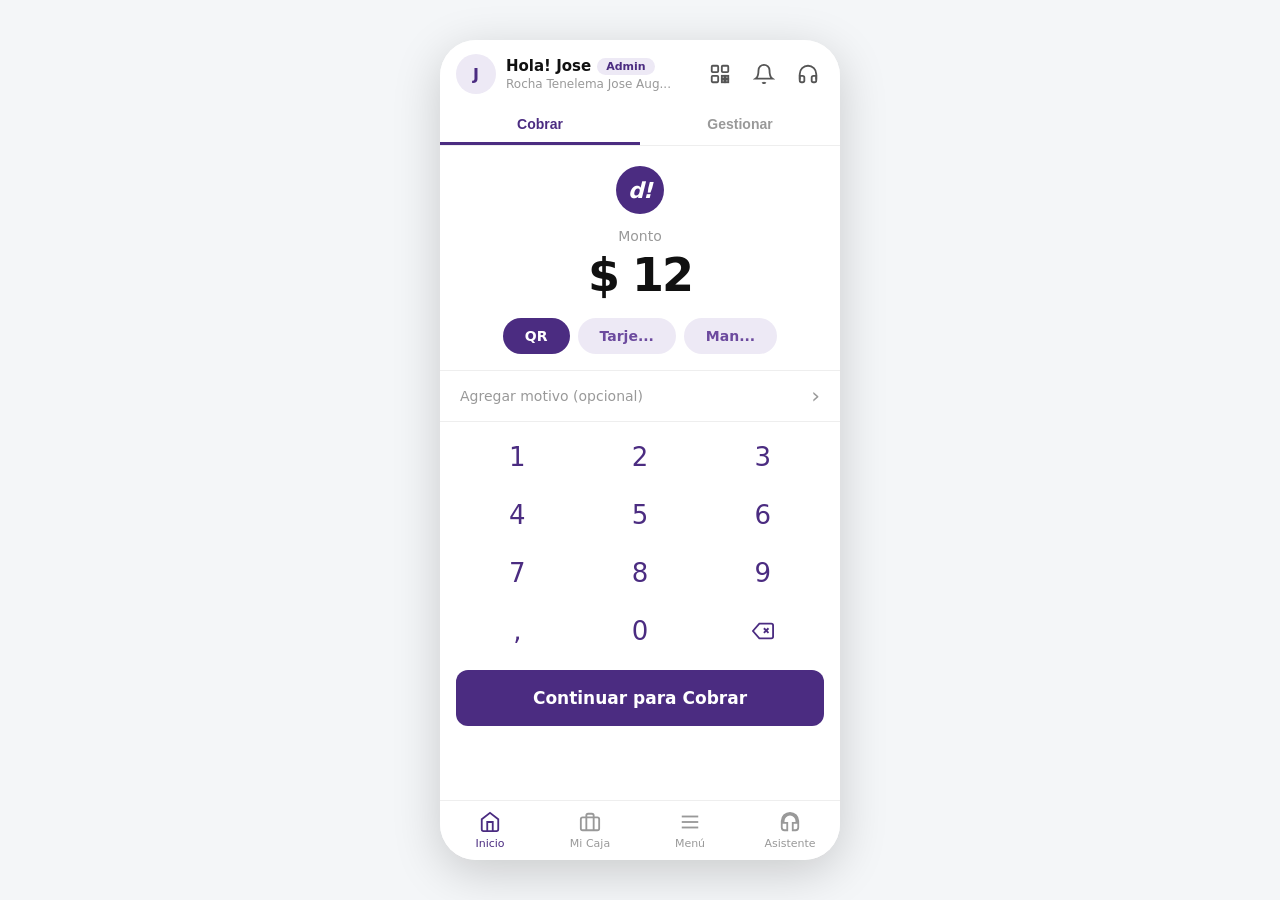
==== index.html @ 21cfc322 "Primeros diseños" ====
<!DOCTYPE html>
<html lang="es">
<head>
  <meta charset="UTF-8" />
  <meta name="viewport" content="width=device-width, initial-scale=1.0" />
  <title>Deuna Negocios – Inicio</title>
  <link rel="stylesheet" href="css/layout.css" />
  <link rel="stylesheet" href="css/components.css" />
  <link rel="stylesheet" href="css/styles.css" />
  <script src="js/app.js" defer></script>
</head>
<body>

  <div class="page-wrapper">
    <div class="phone-container">

      <!-- ===== HEADER ===== -->
      <header class="app-header">
        <div class="header-top">

          <div class="user-info">
            <div class="avatar">J</div>
            <div class="user-text">
              <div class="user-name">
                Hola! Jose
                <span class="badge-admin">Admin</span>
              </div>
              <div class="user-sub">Rocha Tenelema Jose Aug...</div>
            </div>
          </div>

          <div class="header-actions">
            <button class="icon-btn" title="Escanear QR">
              <svg width="22" height="22" viewBox="0 0 24 24" fill="none"
                   stroke="currentColor" stroke-width="2">
                <rect x="3" y="3" width="7" height="7" rx="1"/>
                <rect x="14" y="3" width="7" height="7" rx="1"/>
                <rect x="3" y="14" width="7" height="7" rx="1"/>
                <rect x="14" y="14" width="3" height="3"/>
                <rect x="18" y="14" width="3" height="3"/>
                <rect x="14" y="18" width="3" height="3"/>
                <rect x="18" y="18" width="3" height="3"/>
              </svg>
            </button>
            <button class="icon-btn" title="Notificaciones">
              <svg width="22" height="22" viewBox="0 0 24 24" fill="none"
                   stroke="currentColor" stroke-width="2">
                <path d="M18 8A6 6 0 0 0 6 8c0 7-3 9-3 9h18s-3-2-3-9"/>
                <path d="M13.73 21a2 2 0 0 1-3.46 0"/>
              </svg>
            </button>
            <button class="icon-btn" title="Soporte">
              <svg width="22" height="22" viewBox="0 0 24 24" fill="none"
                   stroke="currentColor" stroke-width="2">
                <path d="M3 18v-6a9 9 0 0 1 18 0v6"/>
                <path d="M21 19a2 2 0 0 1-2 2h-1a2 2 0 0 1-2-2v-3a2 2 0 0 1 2-2h3z"/>
                <path d="M3 19a2 2 0 0 0 2 2h1a2 2 0 0 0 2-2v-3a2 2 0 0 0-2-2H3z"/>
              </svg>
            </button>
          </div>
        </div>

        <!-- Pestañas: solo existen en esta pantalla -->
        <nav class="tab-nav">
          <button class="tab active" id="tab-cobrar"
                  onclick="switchTab('cobrar')">Cobrar</button>
          <button class="tab" id="tab-gestionar"
                  onclick="switchTab('gestionar')">Gestionar</button>
        </nav>
      </header>
      <!-- /HEADER -->


      <!-- ===== CONTENIDO ===== -->
      <main class="content-area">

        <!-- ─── VISTA: COBRAR ─── -->
        <section id="view-cobrar" class="view active">

          <div class="logo-area">
            <div class="d-logo">d!</div>
          </div>

          <div class="monto-area">
            <p class="monto-label">Monto</p>
            <p class="monto-valor" id="monto-display">$ 12</p>
          </div>

          <div class="tipo-cobro">
            <button class="tipo-btn active" onclick="selectTipo(this)">QR</button>
            <button class="tipo-btn" onclick="selectTipo(this)">Tarje...</button>
            <button class="tipo-btn" onclick="selectTipo(this)">Man...</button>
          </div>

          <div class="motivo-row">
            <span>Agregar motivo (opcional)</span>
            <span class="chevron">&#8250;</span>
          </div>

          <div class="keypad">
            <button class="key" onclick="pressKey('1')">1</button>
            <button class="key" onclick="pressKey('2')">2</button>
            <button class="key" onclick="pressKey('3')">3</button>
            <button class="key" onclick="pressKey('4')">4</button>
            <button class="key" onclick="pressKey('5')">5</button>
            <button class="key" onclick="pressKey('6')">6</button>
            <button class="key" onclick="pressKey('7')">7</button>
            <button class="key" onclick="pressKey('8')">8</button>
            <button class="key" onclick="pressKey('9')">9</button>
            <button class="key" onclick="pressKey(',')">,</button>
            <button class="key" onclick="pressKey('0')">0</button>
            <button class="key key-del" onclick="pressKey('del')">
              <svg width="22" height="22" viewBox="0 0 24 24" fill="none"
                   stroke="#4B2C81" stroke-width="2">
                <path d="M21 4H8l-7 8 7 8h13a2 2 0 0 0 2-2V6a2 2 0 0 0-2-2z"/>
                <line x1="18" y1="9" x2="13" y2="14"/>
                <line x1="13" y1="9" x2="18" y2="14"/>
              </svg>
            </button>
          </div>

          <div class="cobrar-btn-wrap">
            <button class="btn-primary">Continuar para Cobrar</button>
          </div>

        </section>
        <!-- /COBRAR -->


        <!-- ─── VISTA: GESTIONAR ─── -->
        <section id="view-gestionar" class="view">

          <div class="card saldo-card">
            <div class="saldo-info">
              <p class="saldo-label">Saldo</p>
              <div class="saldo-valor">
                $96,38
                <span class="eye-icon">
                  <svg width="18" height="18" viewBox="0 0 24 24" fill="none"
                       stroke="#999" stroke-width="2">
                    <path d="M1 12s4-8 11-8 11 8 11 8-4 8-11 8-11-8-11-8z"/>
                    <circle cx="12" cy="12" r="3"/>
                  </svg>
                </span>
              </div>
            </div>
            <span class="chevron">&#8250;</span>
          </div>

          <div class="card">
            <h3 class="card-title">Accesos rápidos</h3>
            <div class="accesos-grid">

              <div class="acceso-item">
                <div class="acceso-icon">
                  <svg width="20" height="20" viewBox="0 0 24 24" fill="none"
                       stroke="#555" stroke-width="2">
                    <line x1="12" y1="5" x2="12" y2="19"/>
                    <polyline points="19 12 12 19 5 12"/>
                  </svg>
                </div>
                <span class="acceso-label">Recargar saldo</span>
              </div>

              <div class="acceso-item">
                <div class="acceso-icon">
                  <svg width="20" height="20" viewBox="0 0 24 24" fill="none"
                       stroke="#555" stroke-width="2">
                    <line x1="12" y1="19" x2="12" y2="5"/>
                    <polyline points="5 12 12 5 19 12"/>
                  </svg>
                </div>
                <span class="acceso-label">Transferir saldo</span>
              </div>

              <div class="acceso-item">
                <div class="acceso-icon">
                  <svg width="20" height="20" viewBox="0 0 24 24" fill="none"
                       stroke="#555" stroke-width="2">
                    <line x1="12" y1="1" x2="12" y2="23"/>
                    <path d="M17 5H9.5a3.5 3.5 0 0 0 0 7h5a3.5 3.5 0 0 1 0 7H6"/>
                  </svg>
                </div>
                <span class="acceso-label">Venta Manual</span>
              </div>

              <div class="acceso-item">
                <div class="acceso-icon">
                  <svg width="20" height="20" viewBox="0 0 24 24" fill="none"
                       stroke="#555" stroke-width="2">
                    <path d="M12 22s8-4 8-10V5l-8-3-8 3v7c0 6 8 10 8 10z"/>
                  </svg>
                </div>
                <span class="acceso-label">Verificar pago</span>
              </div>

            </div>
          </div>

          <div class="card">
            <h3 class="card-title">Novedades Deuna Negocios</h3>
            <div class="novedades-grid">
              <div class="novedad-card">
                <p>Agrega vendedores a tu equipo</p>
                <div class="d-logo-small">d!</div>
              </div>
              <div class="novedad-card">
                <p>Administra tus ventas con tu caja</p>
                <div class="d-logo-small">d!</div>
              </div>
            </div>
          </div>

        </section>
        <!-- /GESTIONAR -->

      </main>
      <!-- /CONTENIDO -->


      <!-- ===== BARRA DE NAVEGACIÓN INFERIOR ===== -->
      <nav class="bottom-nav">
        <!-- Inicio: activo en esta página -->
        <a class="nav-item active" href="index.html">
          <svg width="22" height="22" viewBox="0 0 24 24" fill="none"
               stroke="currentColor" stroke-width="2">
            <path d="M3 9l9-7 9 7v11a2 2 0 0 1-2 2H5a2 2 0 0 1-2-2z"/>
            <polyline points="9 22 9 12 15 12 15 22"/>
          </svg>
          <span>Inicio</span>
        </a>

        <a class="nav-item" href="caja.html">
          <svg width="22" height="22" viewBox="0 0 24 24" fill="none"
               stroke="currentColor" stroke-width="2">
            <rect x="2" y="7" width="20" height="14" rx="2"/>
            <path d="M16 21V5a2 2 0 0 0-2-2h-4a2 2 0 0 0-2 2v16"/>
          </svg>
          <span>Mi Caja</span>
        </a>

        <a class="nav-item" href="menu.html">
          <svg width="22" height="22" viewBox="0 0 24 24" fill="none"
               stroke="currentColor" stroke-width="2">
            <line x1="3" y1="6" x2="21" y2="6"/>
            <line x1="3" y1="12" x2="21" y2="12"/>
            <line x1="3" y1="18" x2="21" y2="18"/>
          </svg>
          <span>Menú</span>
        </a>

        <a class="nav-item" href="asistente.html">
          <svg width="22" height="22" viewBox="0 0 24 24" fill="none"   
               stroke="currentColor" stroke-width="2">
            <path d="M12 2c-4.97 0-9 4.03-9 9v7c0 1.66 1.34 3 3 3h3v-8H5v-2c0-3.87 3.13-7 7-7s7 3.13 7 7v2h-4v8h3c1.66 0 3-1.34 3-3v-7c0-4.97-4.03-9-9-9z"/>
          </svg>
          <span>Asistente</span>
        </a>
        
      </nav>
      <!-- /BOTTOM NAV -->

    </div>
  </div>

  <!-- app.js solo maneja las tabs y el teclado de esta página -->
  <script src="js/app.js"></script>
</body>
</html>
---- css/layout.css ----
/* ============================================================
   layout.css
   Estructura general de la página:
   - page-wrapper     → centra el teléfono en pantalla
   - phone-container  → simula el dispositivo móvil
   - app-header       → cabecera fija
   - tab-nav          → pestañas Cobrar / Gestionar
   - content-area     → zona con scroll
   - bottom-nav       → barra inferior fija
   ============================================================ */

/* ── Variables globales de diseño ─────────────────────────── */
:root {
  --purple-primary:   #4B2C81;   /* Botones, pestañas activas */
  --purple-accent:    #6C4A9E;   /* Elementos secundarios */
  --purple-light:     #EDE9F5;   /* Fondos de badges y avatares */
  --green-success:    #3C9C6F;   /* Montos positivos */
  --green-logo:       #0D9E7E;   /* Logo "d!" pequeño */

  --text-primary:     #111111;
  --text-secondary:   #555555;
  --text-muted:       #999999;
  --text-white:       #FFFFFF;

  --bg-page:          #F4F6F8;   /* Fondo gris claro del cuerpo */
  --bg-white:         #FFFFFF;
  --bg-icon:          #F0F0F0;

  --border-color:     #EEEEEE;

  --radius-sm:        8px;
  --radius-md:        12px;
  --radius-lg:        16px;
  --radius-xl:        30px;
  --radius-full:      9999px;

  --font-main: 'Inter', 'Roboto', system-ui, sans-serif;
}

/* ── Reset básico ──────────────────────────────────────────── */
*,
*::before,
*::after {
  box-sizing: border-box;
  margin: 0;
  padding: 0;
}

body {
  font-family: var(--font-main);
  background: var(--bg-page);
  display: flex;
  justify-content: center;
  align-items: center;
  min-height: 100vh;
  padding: 24px 8px;
}

/* ── Wrapper de página ─────────────────────────────────────── */
.page-wrapper {
  display: flex;
  justify-content: center;
  width: 100%;
}

/* ── Contenedor principal (simula teléfono) ────────────────── */
.phone-container {
  width: 100%;
  max-width: 400px;
  height: 820px;
  background: var(--bg-white);
  border-radius: 36px;
  box-shadow: 0 12px 48px rgba(0, 0, 0, 0.18);
  overflow: hidden;
  display: flex;
  flex-direction: column;
  position: relative;
}

/* ── Header de la app ──────────────────────────────────────── */
.app-header {
  flex-shrink: 0;
  background: var(--bg-white);
  border-bottom: 1px solid var(--border-color);
}

.header-top {
  display: flex;
  align-items: center;
  justify-content: space-between;
  padding: 14px 16px 12px;
}

/* ── Pestañas de navegación (Cobrar / Gestionar) ───────────── */
.tab-nav {
  display: flex;
}

.tab {
  flex: 1;
  background: none;
  border: none;
  border-bottom: 3px solid transparent;
  padding: 10px 0;
  font-size: 14px;
  font-weight: 600;
  color: var(--text-muted);
  cursor: pointer;
  transition: color 0.2s, border-color 0.2s;
}

.tab.active {
  color: var(--purple-primary);
  border-bottom-color: var(--purple-primary);
}

/* ── Área de contenido (con scroll vertical) ───────────────── */
/*
   overflow: hidden en el contenedor padre para que el scroll
   solo ocurra dentro de la vista activa, no entre vistas.
*/
.content-area {
  flex: 1;
  overflow: hidden;        /* ← evita que se vea la vista inactiva */
  position: relative;
  background: var(--bg-page);
}

/* ── Sistema de vistas (show/hide por pestaña) ─────────────── */
/*
   Cada vista ocupa exactamente el 100% del content-area.
   overflow-y: auto aquí dentro para que cada vista tenga
   su propio scroll independiente.
*/
.view {
  display: none;
  width: 100%;
  height: 100%;
  overflow-y: auto;

  /* Ocultar scrollbar en todos los navegadores */
  scrollbar-width: none;
  -ms-overflow-style: none;
}
.view::-webkit-scrollbar {
  display: none;
}
.view.active {
  display: block;
}

/* ── Barra de navegación inferior ─────────────────────────── */
.bottom-nav {
  flex-shrink: 0;
  display: flex;
  background: var(--bg-white);
  border-top: 1px solid var(--border-color);
}

.nav-item {
  flex: 1;
  display: flex;
  flex-direction: column;
  align-items: center;
  justify-content: center;
  gap: 4px;
  padding: 10px 0;
  background: none;
  border: none;
  cursor: pointer;
  color: var(--text-muted);
  font-size: 11px;
  font-family: var(--font-main);
  transition: color 0.2s;
}

.nav-item.active {
  color: var(--purple-primary);
}

.nav-item svg {
  stroke: currentColor;
}
---- css/components.css ----
/* ============================================================
   components.css
   Todos los componentes de la UI:
   - Avatar + info de usuario
   - Badges (Admin)
   - Logo "d!"
   - Monto + tipo de cobro
   - Motivo row
   - Teclado numérico
   - Botón principal
   - Tarjeta de saldo
   - Accesos rápidos
   - Novedades
   - Lista de transacciones
   ============================================================ */


/* ── Avatar (círculo con iniciales) ───────────────────────── */
.avatar {
  width: 40px;
  height: 40px;
  border-radius: 50%;
  background: var(--purple-light);
  display: flex;
  align-items: center;
  justify-content: center;
  font-size: 16px;
  font-weight: 700;
  color: var(--purple-primary);
  flex-shrink: 0;
}


/* ── Información del usuario (header) ─────────────────────── */
.user-info {
  display: flex;
  align-items: center;
  gap: 10px;
}

.user-name {
  display: flex;
  align-items: center;
  gap: 6px;
  font-size: 15px;
  font-weight: 700;
  color: var(--text-primary);
}

.user-sub {
  font-size: 12px;
  color: var(--text-muted);
  margin-top: 2px;
}


/* ── Badge "Admin" ─────────────────────────────────────────── */
.badge-admin {
  background: var(--purple-light);
  color: var(--purple-primary);
  font-size: 11px;
  font-weight: 600;
  padding: 2px 9px;
  border-radius: var(--radius-full);
}


/* ── Botones de icono (QR, campana, auriculares) ───────────── */
.header-actions {
  display: flex;
  align-items: center;
  gap: 12px;
}

.icon-btn {
  width: 32px;
  height: 32px;
  background: none;
  border: none;
  cursor: pointer;
  display: flex;
  align-items: center;
  justify-content: center;
  color: var(--text-secondary);
  border-radius: var(--radius-sm);
  transition: background 0.15s;
}

.icon-btn:hover {
  background: var(--bg-page);
}


/* ── Logo circular "d!" ────────────────────────────────────── */
.logo-area {
  display: flex;
  justify-content: center;
  padding: 20px 0 8px;
}

.d-logo {
  width: 48px;
  height: 48px;
  border-radius: 50%;
  background: var(--purple-primary);
  display: flex;
  align-items: center;
  justify-content: center;
  color: var(--text-white);
  font-style: italic;
  font-weight: 900;
  font-size: 22px;
  letter-spacing: -1px;
}

/* Logo pequeño para novedades */
.d-logo-small {
  width: 38px;
  height: 38px;
  border-radius: var(--radius-sm);
  background: var(--green-logo);
  display: flex;
  align-items: center;
  justify-content: center;
  color: var(--text-white);
  font-style: italic;
  font-weight: 900;
  font-size: 17px;
  letter-spacing: -1px;
}


/* ── Área de monto ─────────────────────────────────────────── */
.monto-area {
  text-align: center;
  padding: 6px 0 16px;
}

.monto-label {
  font-size: 14px;
  color: var(--text-muted);
  margin-bottom: 4px;
}

.monto-valor {
  font-size: 46px;
  font-weight: 700;
  color: var(--text-primary);
  letter-spacing: -2px;
}


/* ── Selector de tipo de cobro (QR / Tarje... / Man...) ────── */
.tipo-cobro {
  display: flex;
  justify-content: center;
  gap: 8px;
  padding: 0 16px 16px;
}

.tipo-btn {
  padding: 10px 22px;
  border-radius: var(--radius-full);
  font-size: 14px;
  font-weight: 600;
  border: none;
  cursor: pointer;
  font-family: var(--font-main);
  background: var(--purple-light);
  color: var(--purple-accent);
  transition: background 0.2s, color 0.2s;
}

.tipo-btn.active {
  background: var(--purple-primary);
  color: var(--text-white);
}

.tipo-btn:hover:not(.active) {
  background: #ddd5f0;
}


/* ── Fila de motivo (opcional) ─────────────────────────────── */
.motivo-row {
  display: flex;
  align-items: center;
  justify-content: space-between;
  padding: 14px 20px;
  border-top: 1px solid var(--border-color);
  border-bottom: 1px solid var(--border-color);
  font-size: 14px;
  color: var(--text-muted);
  background: var(--bg-white);
  cursor: pointer;
}

.motivo-row:hover {
  background: var(--bg-page);
}

.chevron {
  font-size: 22px;
  color: var(--text-muted);
  line-height: 1;
}


/* ── Teclado numérico ──────────────────────────────────────── */
.keypad {
  display: grid;
  grid-template-columns: repeat(3, 1fr);
  padding: 6px 16px 0;
  background: var(--bg-white);
}

.key {
  height: 58px;
  display: flex;
  align-items: center;
  justify-content: center;
  font-size: 26px;
  font-weight: 500;
  font-family: var(--font-main);
  color: var(--purple-primary);
  background: none;
  border: none;
  cursor: pointer;
  border-radius: var(--radius-sm);
  transition: background 0.1s;
  user-select: none;
}

.key:hover,
.key:active {
  background: var(--bg-page);
}

/* Tecla de borrar no tiene borde/fondo extra */
.key-del {
  display: flex;
  align-items: center;
  justify-content: center;
}


/* ── Botón principal "Continuar para Cobrar" ───────────────── */
.cobrar-btn-wrap {
  padding: 10px 16px 16px;
  background: var(--bg-white);
}

.btn-primary {
  width: 100%;
  padding: 18px;
  background: var(--purple-primary);
  color: var(--text-white);
  border: none;
  border-radius: var(--radius-md);
  font-size: 17px;
  font-weight: 700;
  font-family: var(--font-main);
  cursor: pointer;
  transition: background 0.2s, transform 0.1s;
}

.btn-primary:hover {
  background: #3d2268;
}

.btn-primary:active {
  transform: scale(0.98);
}


/* ── Tarjetas genéricas ────────────────────────────────────── */
.card {
  background: var(--bg-white);
  border-radius: var(--radius-md);
  border: 1px solid var(--border-color);
  padding: 16px 18px;
}

.card-title {
  font-size: 14px;
  font-weight: 700;
  color: var(--text-primary);
  margin-bottom: 14px;
}


/* ── Tarjeta de saldo ──────────────────────────────────────── */
.saldo-card {
  display: flex;
  align-items: center;
  justify-content: space-between;
}

.saldo-label {
  font-size: 12px;
  color: var(--text-muted);
  margin-bottom: 4px;
}

.saldo-valor {
  font-size: 30px;
  font-weight: 700;
  color: var(--text-primary);
  display: flex;
  align-items: center;
  gap: 10px;
}

.eye-icon {
  cursor: pointer;
  display: flex;
  align-items: center;
}


/* ── Accesos rápidos (grilla de 4 iconos) ──────────────────── */
.accesos-grid {
  display: grid;
  grid-template-columns: repeat(4, 1fr);
  gap: 6px;
}

.acceso-item {
  display: flex;
  flex-direction: column;
  align-items: center;
  gap: 6px;
  cursor: pointer;
}

.acceso-icon {
  width: 46px;
  height: 46px;
  border-radius: 50%;
  background: var(--bg-icon);
  display: flex;
  align-items: center;
  justify-content: center;
  transition: background 0.15s;
}

.acceso-item:hover .acceso-icon {
  background: var(--purple-light);
}

.acceso-label {
  font-size: 10px;
  color: var(--text-secondary);
  text-align: center;
  line-height: 1.3;
}


/* ── Sección Novedades ─────────────────────────────────────── */
.novedades-grid {
  display: grid;
  grid-template-columns: 1fr 1fr;
  gap: 10px;
}

.novedad-card {
  border: 1px solid var(--border-color);
  border-radius: var(--radius-md);
  padding: 14px;
  display: flex;
  flex-direction: column;
  justify-content: space-between;
  gap: 12px;
  min-height: 90px;
}

.novedad-card p {
  font-size: 12px;
  color: var(--text-secondary);
  line-height: 1.4;
}


/* ── Lista de transacciones ────────────────────────────────── */
.transacciones-list {
  list-style: none;
}

.txn-row {
  display: flex;
  align-items: center;
  gap: 10px;
  padding: 10px 0;
  border-bottom: 1px solid var(--border-color);
}

.txn-row:last-child {
  border-bottom: none;
}

/* Avatar de iniciales en transacciones */
.txn-avatar {
  width: 40px;
  height: 40px;
  border-radius: 50%;
  background: var(--purple-light);
  color: var(--purple-primary);
  display: flex;
  align-items: center;
  justify-content: center;
  font-size: 12px;
  font-weight: 700;
  flex-shrink: 0;
}

/* Variante verde para ciertos avatares */
.txn-avatar--green {
  background: #e5f5ee;
  color: var(--green-success);
}

.txn-info {
  flex: 1;
  min-width: 0; /* Evita desbordamiento de texto largo */
}

.txn-nombre {
  font-size: 13px;
  font-weight: 600;
  color: var(--text-primary);
  white-space: nowrap;
  overflow: hidden;
  text-overflow: ellipsis;
}

.txn-fecha {
  font-size: 11px;
  color: var(--text-muted);
  margin-top: 2px;
}

.txn-monto {
  font-size: 14px;
  font-weight: 700;
  color: var(--green-success);
  flex-shrink: 0;
}
---- css/styles.css ----
/* ============================================================
   styles.css
   Espaciados y ajustes específicos por vista:
   - Vista Cobrar (fondo blanco continuo)
   - Vista Gestionar (fondo gris con tarjetas separadas)
   ============================================================ */


/* ── Vista Cobrar: fondo blanco que llena el contenedor ────── */
#view-cobrar {
  background: var(--bg-white);
}


/* ── Vista Gestionar: grilla de tarjetas con padding/gap ───── */
/*
   No ponemos display:flex aquí porque layout.css ya maneja
   el display de .view. Solo definimos el layout interno
   cuando la vista está visible.
*/
#view-gestionar.active {
  display: flex;
  flex-direction: column;
  gap: 12px;
  padding: 14px;
  background: var(--bg-page);
}


/* ── Vista Mi Caja ─────────────────────────────────────────── */
#view-caja.active {
  display: flex;
  flex-direction: column;
  gap: 12px;
  padding: 14px;
  background: var(--bg-page);
}

/* Subtítulo dentro de la tarjeta de caja */
.saldo-sub {
  font-size: 12px;
  color: var(--text-muted);
  margin-top: 4px;
}

/* Fila de cabecera: título + botón en la misma línea */
.card-header-row {
  display: flex;
  align-items: center;
  justify-content: space-between;
  margin-bottom: 14px;
}

/* Botón "Agregar venta manual" */
.btn-venta-manual {
  background: var(--purple-light);
  color: var(--purple-accent);
  border: none;
  border-radius: var(--radius-full);
  padding: 6px 12px;
  font-size: 12px;
  font-weight: 600;
  font-family: var(--font-main);
  cursor: pointer;
  transition: background 0.15s;
}

.btn-venta-manual:hover {
  background: #ddd5f0;
}

/* Botón "Cerrar caja" */
.btn-cerrar-caja {
  width: 100%;
  padding: 18px;
  background: var(--purple-primary);
  color: var(--text-white);
  border: none;
  border-radius: var(--radius-md);
  font-size: 16px;
  font-weight: 700;
  font-family: var(--font-main);
  cursor: pointer;
  display: flex;
  align-items: center;
  justify-content: center;
  gap: 10px;
  transition: background 0.2s, transform 0.1s;
}

.btn-cerrar-caja:hover {
  background: #3d2268;
}

.btn-cerrar-caja:active {
  transform: scale(0.98);
}


/* ── Barra de título (reemplaza las tabs en Caja y Menú) ─── */
.page-title-bar {
  padding: 10px 16px 12px;
  border-top: 1px solid var(--border-color);
}

.page-title {
  font-size: 15px;
  font-weight: 700;
  color: var(--purple-primary);
}

/* ── Contenido de páginas sin vistas (Caja, Menú) ──────────*/
.page-content {
  display: flex;
  flex-direction: column;
  gap: 12px;
  padding: 14px;
  background: var(--bg-page);
  min-height: 100%;
}

/* ── Lista de opciones del Menú ─────────────────────────── */
.menu-list {
  list-style: none;
}

.menu-item {
  display: flex;
  align-items: center;
  gap: 14px;
  padding: 14px 4px;
  border-bottom: 1px solid var(--border-color);
  cursor: pointer;
  transition: background 0.15s;
  border-radius: var(--radius-sm);
}

.menu-item:last-child {
  border-bottom: none;
}

.menu-item:hover {
  background: var(--bg-page);
}

.menu-icon-wrap {
  width: 38px;
  height: 38px;
  border-radius: 50%;
  background: var(--purple-light);
  display: flex;
  align-items: center;
  justify-content: center;
  flex-shrink: 0;
}

.menu-label {
  flex: 1;
  font-size: 14px;
  font-weight: 500;
  color: var(--text-primary);
}

/* ── Botón cerrar sesión ─────────────────────────────────── */
.btn-logout {
  width: 100%;
  padding: 16px;
  background: #fff0f0;
  color: #c0392b;
  border: 1px solid #f5c6c6;
  border-radius: var(--radius-md);
  font-size: 15px;
  font-weight: 600;
  font-family: var(--font-main);
  cursor: pointer;
  display: flex;
  align-items: center;
  justify-content: center;
  gap: 10px;
  transition: background 0.2s;
}

.btn-logout:hover {
  background: #ffe0e0;
}

/* ── nav-item como enlace (para <a> en lugar de <button>) ── */
.nav-item {
  text-decoration: none;
  color: var(--text-muted);
}

.nav-item.active {
  color: var(--purple-primary);
}
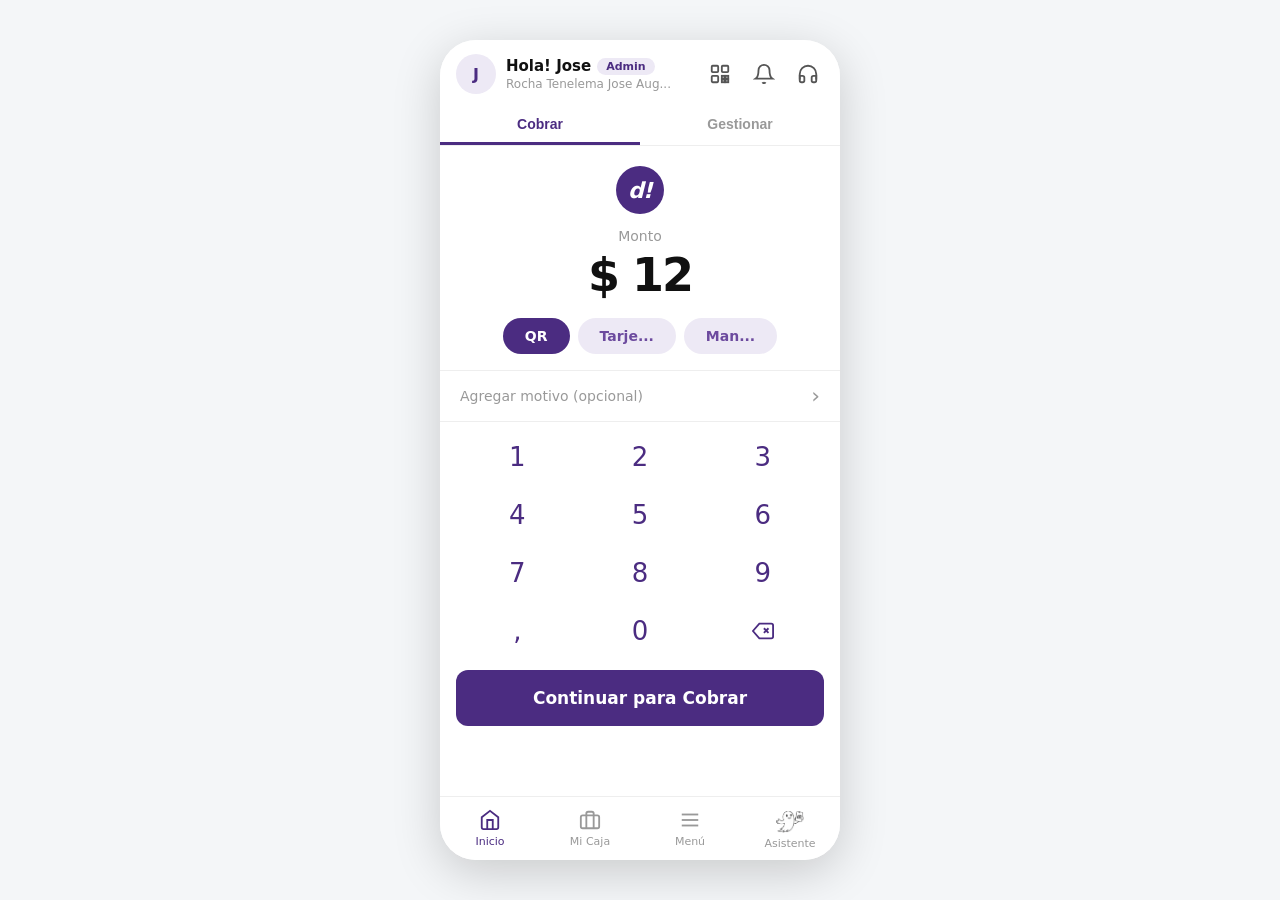
==== commit 25577f59: "mejorando visualizacion del asistente" ====
--- a/index.html
+++ b/index.html
@@ -250,10 +250,9 @@
         </a>
 
         <a class="nav-item" href="asistente.html">
-          <svg width="22" height="22" viewBox="0 0 24 24" fill="none"   
-               stroke="currentColor" stroke-width="2">
-            <path d="M12 2c-4.97 0-9 4.03-9 9v7c0 1.66 1.34 3 3 3h3v-8H5v-2c0-3.87 3.13-7 7-7s7 3.13 7 7v2h-4v8h3c1.66 0 3-1.34 3-3v-7c0-4.97-4.03-9-9-9z"/>
-          </svg>
+          <span class="nav-icon-wrap nav-icon-wrap--assistant" aria-hidden="true">
+            <img class="nav-icon-img nav-icon-img--default" src="img/duni_gris.png" alt="" />
+          </span>
           <span>Asistente</span>
         </a>
         
--- a/css/styles.css
+++ b/css/styles.css
@@ -192,4 +192,58 @@
 
 .nav-item.active {
   color: var(--purple-primary);
+}
+
+.nav-icon-wrap--assistant {
+  width: 22px;
+  height: 22px;
+  display: flex;
+  align-items: center;
+  justify-content: center;
+  overflow: visible;
+  position: relative;
+}
+
+.nav-icon-img {
+  width: 40px;
+  height: 40px;
+  border-radius: 0;
+  object-fit: contain;
+  flex-shrink: 0;
+}
+
+.nav-icon-img--default {
+  position: absolute;
+  top: 50%;
+  left: 50%;
+  width: 30px;
+  height: 30px;
+  transform: translate(-50%, -50%);
+  opacity: 1;
+  transition: opacity 0.12s ease;
+}
+
+.nav-icon-img--pressed {
+  position: absolute;
+  inset: 0;
+  opacity: 0;
+  transition: opacity 0.12s ease;
+}
+
+.nav-item:active .nav-icon-img--default,
+.nav-item:focus-visible .nav-icon-img--default {
+  opacity: 0;
+}
+
+.nav-item:active .nav-icon-img--pressed,
+.nav-item:focus-visible .nav-icon-img--pressed {
+  opacity: 1;
+}
+
+.nav-icon-wrap--assistant + span {
+  margin-top: 4px;
+}
+
+.nav-item.active .nav-label-assistant {
+  margin-top: -1px;
 }
